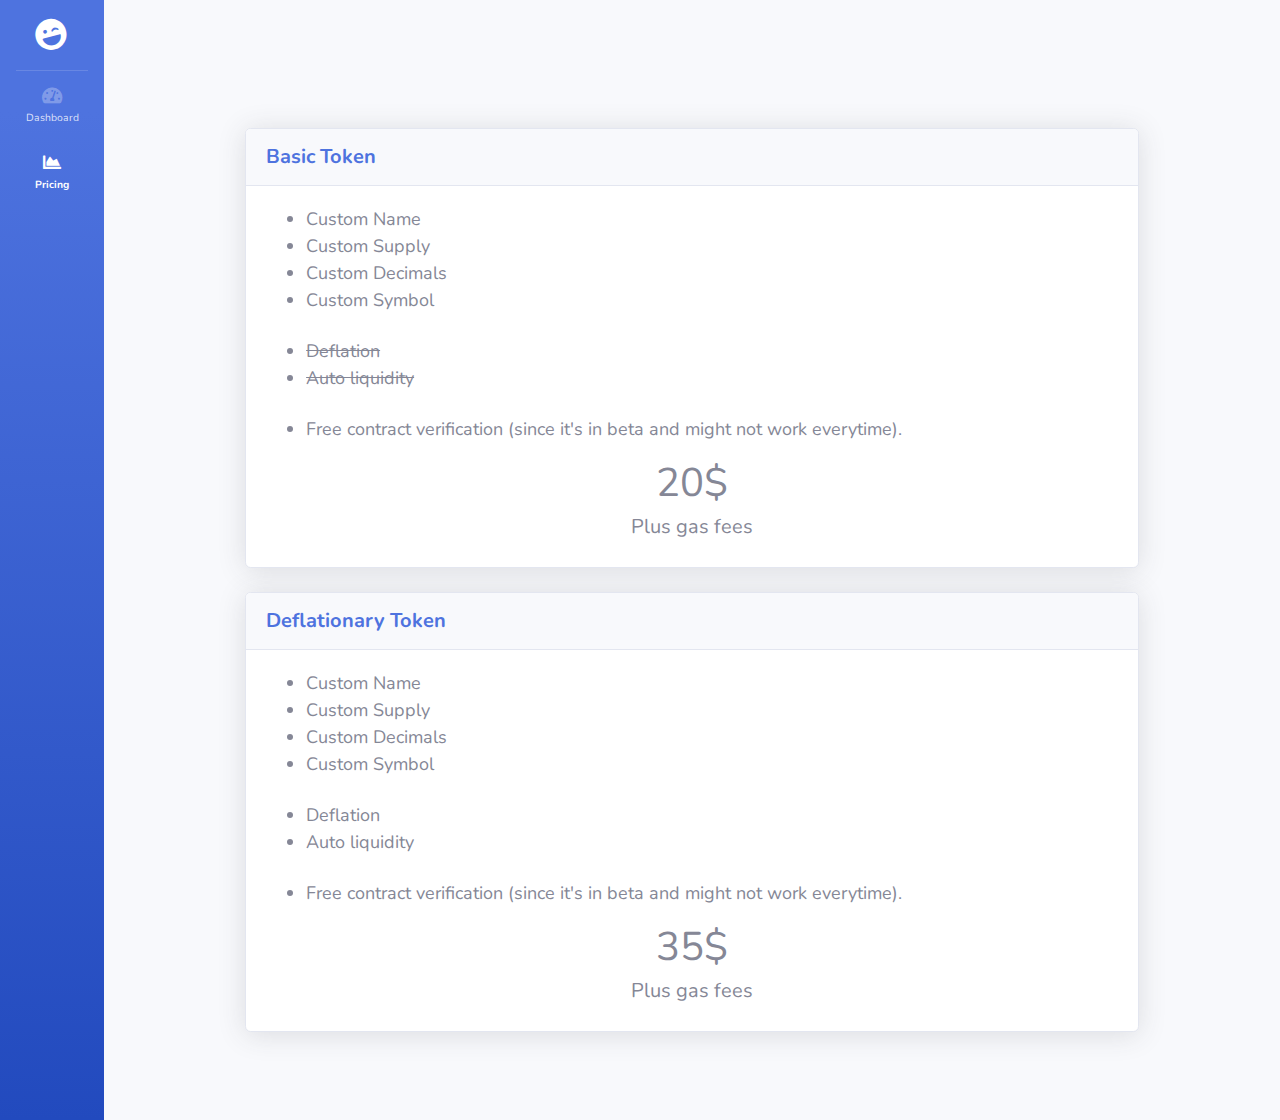
==== pricing.html @ 4c840d83 "test site" ====
<!DOCTYPE html>
<html lang="en">

<head>

    <meta charset="utf-8">
    <meta http-equiv="X-UA-Compatible" content="IE=edge">
    <meta name="viewport" content="width=device-width, initial-scale=1, shrink-to-fit=no">
    <meta name="description" content="">
    <meta name="author" content="">

    <title>Coin Creator</title>

    <!-- Custom fonts for this template-->
    <link href="vendor/fontawesome-free/css/all.min.css" rel="stylesheet" type="text/css">
    <link
        href="https://fonts.googleapis.com/css?family=Nunito:200,200i,300,300i,400,400i,600,600i,700,700i,800,800i,900,900i"
        rel="stylesheet">

    <!-- Custom styles for this template-->
    <link href="css/sb-admin-2.css" rel="stylesheet">

</head>

<body id="page-top">

    <!-- Page Wrapper -->
    <div id="wrapper">

        <!-- Sidebar -->
        <ul class="navbar-nav bg-gradient-primary sidebar sidebar-dark accordion" id="accordionSidebar">

            <!-- Sidebar - Brand -->
            <a class="sidebar-brand d-flex align-items-center justify-content-center" href="index.html">
                <div class="sidebar-brand-icon rotate-n-15">
                    <i class="fas fa-laugh-wink"></i>
                </div>
                <div class="sidebar-brand-text mx-3">Coin Creator</div>
            </a>

            <!-- Divider -->
            <hr class="sidebar-divider my-0">

            <!-- Nav Item - Dashboard -->
            <li class="nav-item">
                <a class="nav-link" href="index.html">
                    <i class="fas fa-fw fa-tachometer-alt"></i>
                    <span>Dashboard</span></a>
            </li>

            <li class="nav-item active">
                <a class="nav-link" href="#">
                    <i class="fas fa-fw fa-chart-area"></i>
                    <span>Pricing</span></a>
            </li>

            <!-- Divider -->
            <hr class="sidebar-divider d-none d-md-block">



        </ul>
        <!-- End of Sidebar -->

        <!-- Content Wrapper -->
        <div id="content-wrapper" class="d-flex flex-column">

            <!-- Main Content -->
            <div id="content">

                <!-- Begin Page Content -->
                <div class="container-fluid vertical-center">

                    <div style="text-align:center;" id="btn_back_deploy">
                        <a href="index.html" class=" btn btn-sm btn-primary shadow-s" style="display:inline-block;padding-left:2rem; padding-right:2rem; ">
                            Back to Deploy
                        </a>
                    </div>

                    <div class="row" id="first_row">

                        <div class="col-xl-6 col-lg-7">
                            <div class="card shadow mb-4">
                                <!-- Card Header  -->
                                <div class="card-header py-3 d-flex flex-row align-items-center justify-content-between">
                                    <h6 class="m-0 font-weight-bold text-primary">Basic Token</h6>
                                </div>
                                <!-- Card Body -->
                                <div class="card-body">

                                    <ul>
                                        <li>Custom Name</li>
                                        <li>Custom Supply</li>
                                        <li>Custom Decimals</li>
                                        <li>Custom Symbol</li>
                                        </br>
                                        <li><s>Deflation</s></li>
                                        <li><s>Auto liquidity</s></li>
                                        </br>
                                        <li>Free contract verification (since it's in beta and might not work everytime).</li>

                                    </ul>

                                    <h1 style="text-align:center;">20$ </h1>
                                    <h5 style="text-align:center;">Plus gas fees </h5>

                                </div>

                            </div>

                        </div>

                        <div class="col-xl-6 col-lg-7" style="padding-bottom:4rem;">
                            <div class="card shadow mb-4">
                                <!-- Card Header  -->
                                <div class="card-header py-3 d-flex flex-row align-items-center justify-content-between">
                                    <h6 class="m-0 font-weight-bold text-primary">Deflationary Token</h6>
                                </div>
                                <!-- Card Body -->
                                <div class="card-body">

                                    <ul>
                                        <li>Custom Name</li>
                                        <li>Custom Supply</li>
                                        <li>Custom Decimals</li>
                                        <li>Custom Symbol</li>
                                        </br>
                                        <li>Deflation</li>
                                        <li>Auto liquidity</li>
                                        <br>
                                        <li>Free contract verification (since it's in beta and might not work everytime).</li>

                                    </ul>

                                    <h1 style="text-align:center;">35$ </h1>
                                    <h5 style="text-align:center;">Plus gas fees </h5>



                                </div>
                            </div>
                        </div>

                </div>
                <!-- /.container-fluid -->

            </div>
            <!-- End of Main Content -->


        </div>
        <!-- End of Content Wrapper -->

    </div>
    <!-- End of Page Wrapper -->

    <!-- Scroll to Top Button-->
    <a class="scroll-to-top rounded" href="#page-top">
        <i class="fas fa-angle-up"></i>
    </a>

    <!-- Logout Modal-->
    <div class="modal fade" id="logoutModal" tabindex="-1" role="dialog" aria-labelledby="exampleModalLabel"
        aria-hidden="true">
        <div class="modal-dialog" role="document">
            <div class="modal-content">
                <div class="modal-header">
                    <h5 class="modal-title" id="exampleModalLabel">Ready to Leave?</h5>
                    <button class="close" type="button" data-dismiss="modal" aria-label="Close">
                        <span aria-hidden="true">×</span>
                    </button>
                </div>
                <div class="modal-body">Select "Logout" below if you are ready to end your current session.</div>
                <div class="modal-footer">
                    <button class="btn btn-secondary" type="button" data-dismiss="modal">Cancel</button>
                    <a class="btn btn-primary" href="login.html">Logout</a>
                </div>
            </div>
        </div>
    </div>

    <!-- Bootstrap core JavaScript-->
    <script src="vendor/jquery/jquery.min.js"></script>
    <script src="vendor/bootstrap/js/bootstrap.bundle.min.js"></script>

    <!-- Core plugin JavaScript-->
    <script src="vendor/jquery-easing/jquery.easing.min.js"></script>

    <!-- Custom scripts for all pages-->
    <script src="js/sb-admin-2.min.js"></script>

    <!-- Page level plugins -->
    <script src="vendor/chart.js/Chart.min.js"></script>

    <!-- Page level custom scripts -->
    <script src="js/demo/chart-area-demo.js"></script>
    <script src="js/demo/chart-pie-demo.js"></script>

</body>

</html>
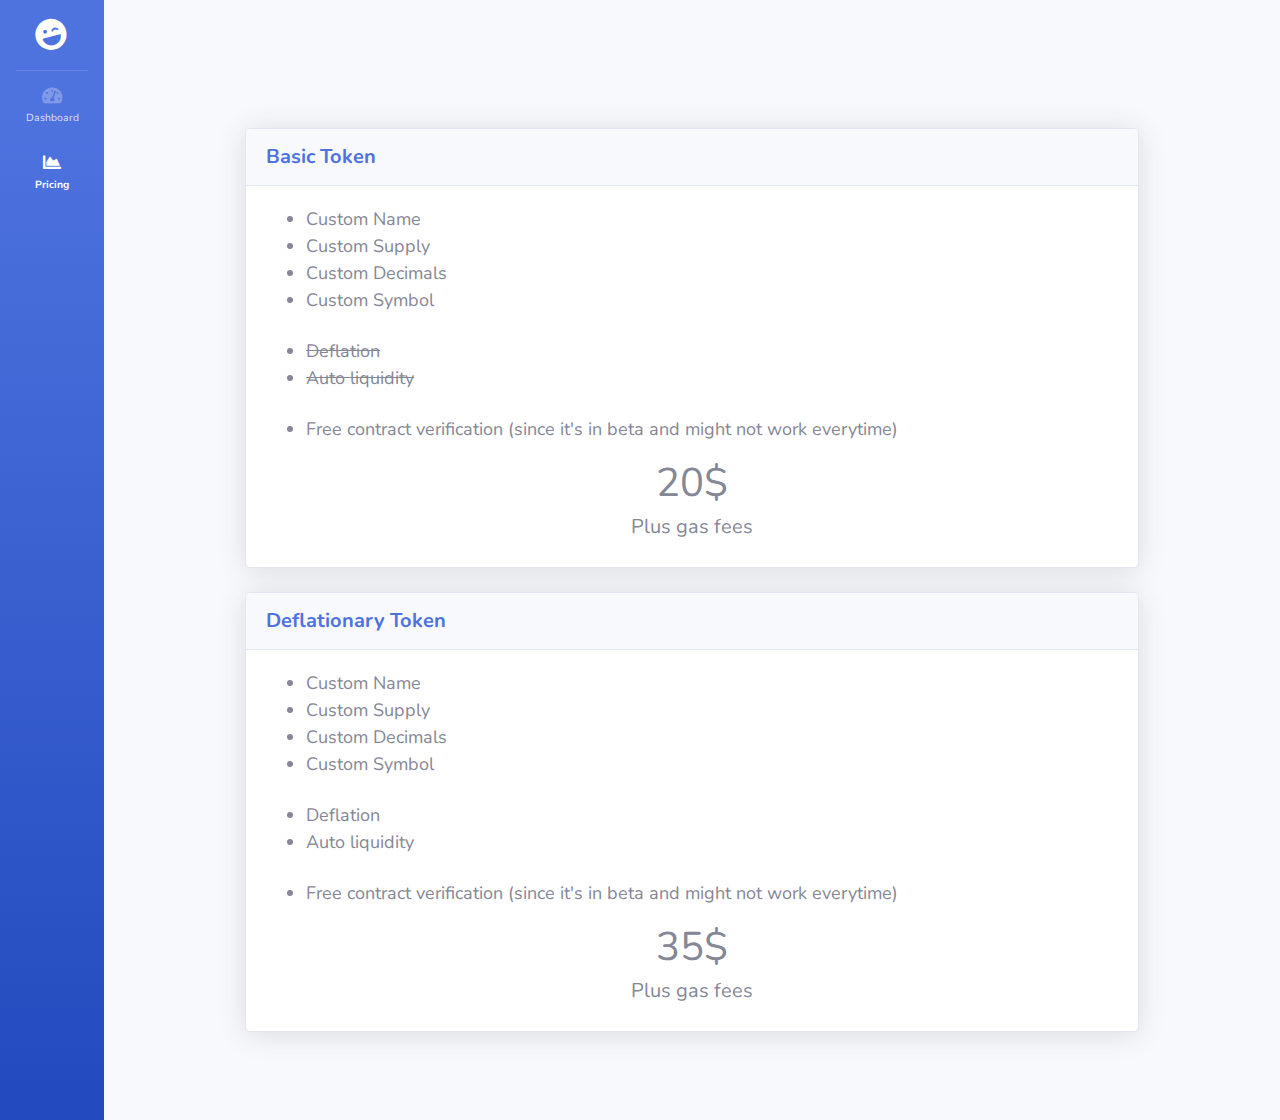
==== commit a7871fec: "other fix" ====
--- a/pricing.html
+++ b/pricing.html
@@ -31,7 +31,7 @@
         <ul class="navbar-nav bg-gradient-primary sidebar sidebar-dark accordion" id="accordionSidebar">
 
             <!-- Sidebar - Brand -->
-            <a class="sidebar-brand d-flex align-items-center justify-content-center" href="index.html">
+            <a class="sidebar-brand d-flex align-items-center justify-content-center" href="./">
                 <div class="sidebar-brand-icon rotate-n-15">
                     <i class="fas fa-laugh-wink"></i>
                 </div>
@@ -43,7 +43,7 @@
 
             <!-- Nav Item - Dashboard -->
             <li class="nav-item">
-                <a class="nav-link" href="index.html">
+                <a class="nav-link" href="./">
                     <i class="fas fa-fw fa-tachometer-alt"></i>
                     <span>Dashboard</span></a>
             </li>
@@ -97,7 +97,7 @@
                                         <li><s>Deflation</s></li>
                                         <li><s>Auto liquidity</s></li>
                                         </br>
-                                        <li>Free contract verification (since it's in beta and might not work everytime).</li>
+                                        <li>Free contract verification (since it's in beta and might not work everytime)</li>
 
                                     </ul>
 
@@ -128,7 +128,7 @@
                                         <li>Deflation</li>
                                         <li>Auto liquidity</li>
                                         <br>
-                                        <li>Free contract verification (since it's in beta and might not work everytime).</li>
+                                        <li>Free contract verification (since it's in beta and might not work everytime)</li>
 
                                     </ul>
 
@@ -159,25 +159,7 @@
         <i class="fas fa-angle-up"></i>
     </a>
 
-    <!-- Logout Modal-->
-    <div class="modal fade" id="logoutModal" tabindex="-1" role="dialog" aria-labelledby="exampleModalLabel"
-        aria-hidden="true">
-        <div class="modal-dialog" role="document">
-            <div class="modal-content">
-                <div class="modal-header">
-                    <h5 class="modal-title" id="exampleModalLabel">Ready to Leave?</h5>
-                    <button class="close" type="button" data-dismiss="modal" aria-label="Close">
-                        <span aria-hidden="true">×</span>
-                    </button>
-                </div>
-                <div class="modal-body">Select "Logout" below if you are ready to end your current session.</div>
-                <div class="modal-footer">
-                    <button class="btn btn-secondary" type="button" data-dismiss="modal">Cancel</button>
-                    <a class="btn btn-primary" href="login.html">Logout</a>
-                </div>
-            </div>
-        </div>
-    </div>
+
 
     <!-- Bootstrap core JavaScript-->
     <script src="vendor/jquery/jquery.min.js"></script>
@@ -189,13 +171,6 @@
     <!-- Custom scripts for all pages-->
     <script src="js/sb-admin-2.min.js"></script>
 
-    <!-- Page level plugins -->
-    <script src="vendor/chart.js/Chart.min.js"></script>
-
-    <!-- Page level custom scripts -->
-    <script src="js/demo/chart-area-demo.js"></script>
-    <script src="js/demo/chart-pie-demo.js"></script>
-
 </body>
 
 </html>